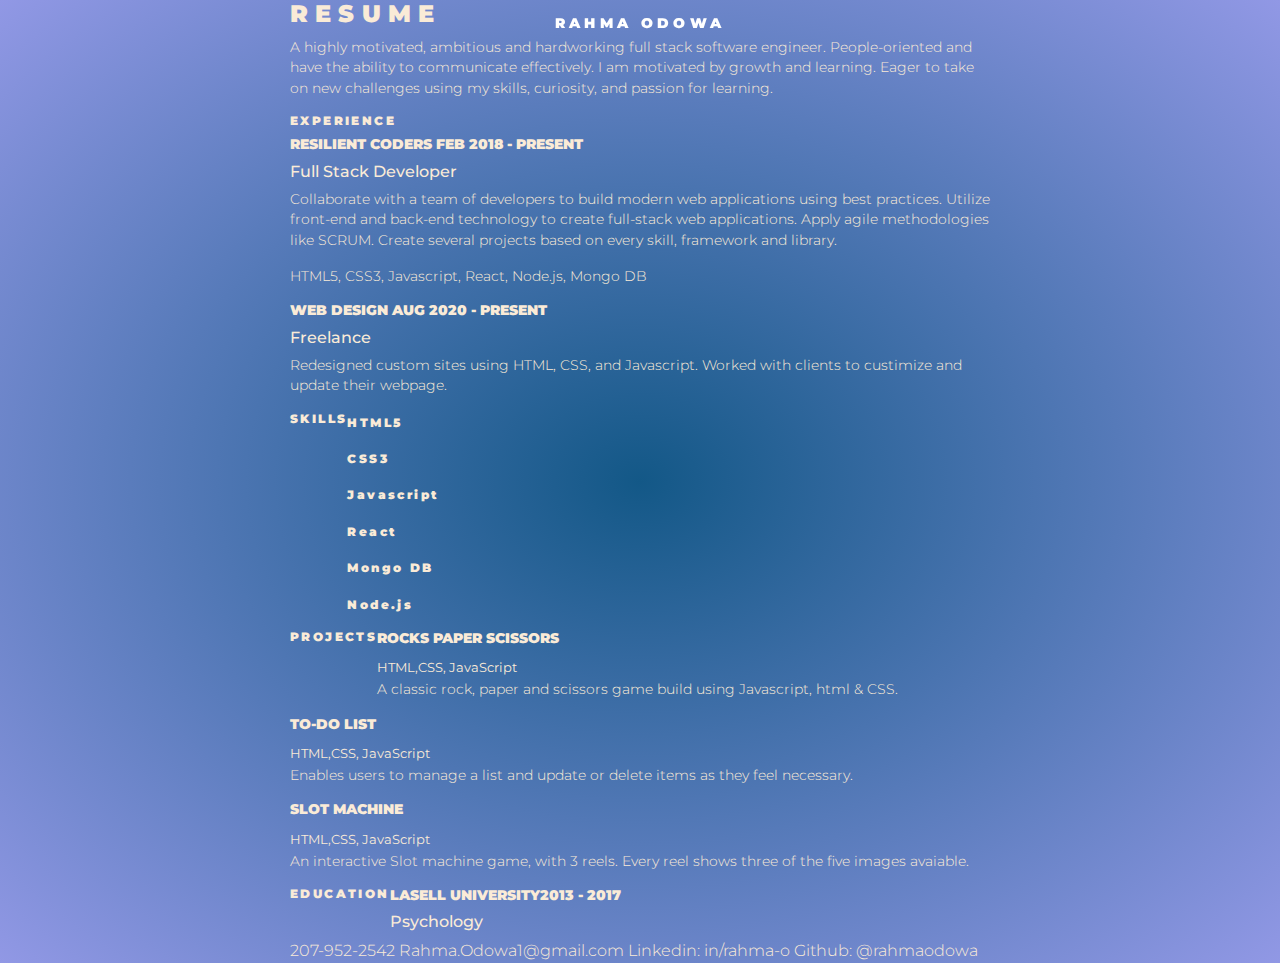
==== resume.html @ 92ca9664 "made edits to portfolio & added resume." ====
<!DOCTYPE html>
<html>
<head>
  <meta charset="utf-8">
  <link rel="stylesheet" href="https://maxcdn.bootstrapcdn.com/bootstrap/4.0.0/css/bootstrap.min.css" integrity="sha384-Gn5384xqQ1aoWXA+058RXPxPg6fy4IWvTNh0E263XmFcJlSAwiGgFAW/dAiS6JXm" crossorigin="anonymous">
  <meta name="viewport" content="width=device-width, initial-scale=1, shrink-to-fit=no">
  <link href="https://fonts.googleapis.com/css?family=Montserrat:300,500,700" rel="stylesheet">
  <link href="css/application.css" rel="stylesheet" type="text/css">
  <link href="css/resume.css" rel="stylesheet" type="text/css">
  <title>Rahma Odowa</title>
</head>
<body>
  <header class="center fixed-header">
      <h1>Rahma Odowa</h1>
    </a>
  </header>

  <main class="container-limited resume">
    <h2>RESUME</h2>
    <section class="row">
      <section class="about">
        <p>A highly motivated, ambitious and hardworking full stack software engineer.
        People-oriented and have the ability to communicate effectively. I am motivated by growth and learning. Eager to take on new challenges using my skills, curiosity, and passion for learning.<p>
      </section>
      <h4>Experience</h4>

      <article>
        <h5>Resilient Coders <span class="date">Feb 2018 - Present</span></h5>
        <h6>Full Stack Developer</h6>

        <p>
          Collaborate with a team of developers to build modern web applications using best practices. Utilize front-end and back-end technology to create full-stack web applications. Apply agile methodologies like SCRUM. Create several projects based on every skill, framework and library.
        </p>
        <p>
        HTML5, CSS3, Javascript, React, Node.js, Mongo DB
        </p>
      </article>

      <article>
        <h5>Web Design <span class="date">Aug 2020 - Present</span></h5>
        <h6>Freelance</h6>

        <p>
          Redesigned custom sites using HTML, CSS, and Javascript.
          Worked with clients to custimize and update their webpage.
        </p>

      </article>
    </section>

    <section class="row">
      <h4>Skills</h4>
      <article>
        <p><span class="small-bold">HTML5</span></p>
        <p><span class="small-bold">CSS3</span></p>
        <p><span class="small-bold">Javascript</span></p>
        <p><span class="small-bold">React</span></p>
        <p><span class="small-bold">Mongo DB</span></p>
        <p><span class="small-bold">Node.js</span></p>
      </article>
    </section>

    <section class="row">
      <h4>Projects</h4>

      <article>
        <h5>Rocks Paper Scissors</h5>
        <small>HTML,CSS, JavaScript</small>

        <p>
          A classic rock, paper and scissors game build using Javascript, html & CSS.
        </p>
      </article>

      <article>
        <h5>To-Do List</h5>
        <small>HTML,CSS, JavaScript</small>

        <p>
          Enables users to manage a list and update or delete items as they feel necessary.
        </p>
      </article>

      <article>
        <h5>Slot Machine</h5>
        <small>HTML,CSS, JavaScript</small>

        <p>
          An interactive Slot machine game, with 3 reels. Every reel shows three of the five images avaiable.
        </p>
      </article>
    </section>

    <section class="row">
      <h4>Education</h4>

    <article>
      <h5>Lasell University<span class="dateL">2013 - 2017</span></h5>

      <h6>Psychology</h6>



    </article>
  </section>
<footer>
<span>207-952-2542
Rahma.Odowa1@gmail.com
Linkedin: in/rahma-o
Github: @rahmaodowa</span>
</footer>
  <script
  src="https://code.jquery.com/jquery-3.3.1.min.js"
  integrity="sha256-FgpCb/KJQlLNfOu91ta32o/NMZxltwRo8QtmkMRdAu8="
  crossorigin="anonymous"></script>
</body>
</html>
---- css/application.css ----
/* ~~~~~~~~ general ~~~~~~~~ */
body {
  background: radial-gradient(#135887, #9198e5);
  color: antiquewhite;
  font-family: 'Montserrat', sans-serif;
  font-weight: 300;
}

.row {
  margin: 0;
}

p {
  font-size: 0.85em;
}

a {
  color: #C10805;
  text-decoration: none;
}

a:hover {
  color: #C10805;
  text-decoration: none;
}

::selection {
  background: gold;
}

ul {
  padding-left: 0;
}

li {
  list-style: none;
  font-size: 0.9em;
}

img {
  width: 50%;
  height: auto;
  min-width: 200px;
  border-radius: 2px;
  margin-left: 145;
}

.col-sm-8 img{
  width:100%;
}
.col-sm-8 img{
  width:100%;
  height:300px;
  min-width: 200px;
  border-radius: 2px;

}
h2, h4, h5 {
  text-transform: uppercase;
}

h2 {
  font-size: 1.5em;
}

h5 {
  font-size: 0.9em;
  font-weight: 900;
}

.center {
  text-align: center;
  margin: 0 auto;
}

.navigation li, footer p, h4, .small-bold, #portfolio li {
  font-weight: 900;
  letter-spacing: 0.2em;
  font-size: 12px;
}

.small-bold footer p{
  color:white;
}

/* ~~~~~~~~ header ~~~~~~~~ */
header h1, h2{
  font-weight: 900;
  letter-spacing: 0.3em;
  text-transform: uppercase;
}

header h1 {
  font-size: 1.8em;
  color:white;
}

.fixed-header {
  position: fixed;
  top:15px;
  left: 50%;
  transform: translate(-50%, 0);
  z-index: 9999;
  font-size: 0.5em;
}

.fixed-adjustment {
  padding-top: 36px;
}

/* ~~~~~~~~ nav ~~~~~~~~ */
.navigation {
  position: fixed;
  transform: rotate(90deg);
  transform-origin: right;
  bottom: 0;
  right: 35px;
  z-index: 9999;
}

.navigation li {
  display: inline-block;
  margin-right: 20px;
  padding: 5px;
}

/* ~~~~~~~~ main ~~~~~~~~ */
.full-section {
  margin: 0 auto;
  width: 100%;
  max-width: 800px;
  height: 100vh;
  min-height: 500px;
  display: flex;
  align-items: center;
  justify-content: center;
}

.container-limited {
  max-width: 700px;
  margin: 0 auto;
}

/* ~~~~~~~~ about ~~~~~~~~ */
#about {
  margin: 20px auto 100px;
}

#about section:nth-child(1) {
  margin-bottom: 50px;
}

#about p {
  width: 80%;
  min-width: 350px;
  margin: 5px auto;
}

#about section:nth-child(1) {
  margin: 0 auto 20px;
}

.image-block {
  max-width: 320px;
  margin-left: 50px;
}

.highlighted {
  font-weight: 500;
}

/* ~~~~~~~~ skills ~~~~~~~~ */
#skills {
  max-width: 900px;
  padding-top: 60px;
  margin: 0 auto 50px;
}
#skills .row {
  margin: 0 auto 50px;
}

#skills .row:last-child {
  margin: 0 auto;
}

#graph article:nth-child(2) {
  width: 400px;
  background: gold;
}

.bar-graph {
  width: 400px;
  padding: 5px;
  border-right: 1px solid #C10805;
  transition: width 1s ease-in;
  position: relative;
}

.bar-graph::before {
  content: '';
  position: absolute;
  top: 0;
  left: 0;
  width: 400px;
  height: 100%;
  border: 1px solid white;
  border-radius: 2px;
}

.title, .title::before {
  border-width: 0;
}

/* ~~~~~~~~ portfolio ~~~~~~~~ */

#portfolio {
  padding-top: 60px;
}

.portfolio-item {
  max-width: 600px;
  margin: 20px auto;
  text-align: right;
}

/* ~~~~~~~~ contact ~~~~~~~~ */

/* ~~~~~~~~ mobile ~~~~~~~~ */

@media screen and (max-width: 576px) {
  body {
    padding: 0 15px;
  }

  .navigation {
    right: 25px;
  }

  .bar-graph {
    width: 300px;
  }

  .bar-graph::before {
    width: 300px;
  }

  #skills ul li {
    display: inline-block;
  }
}
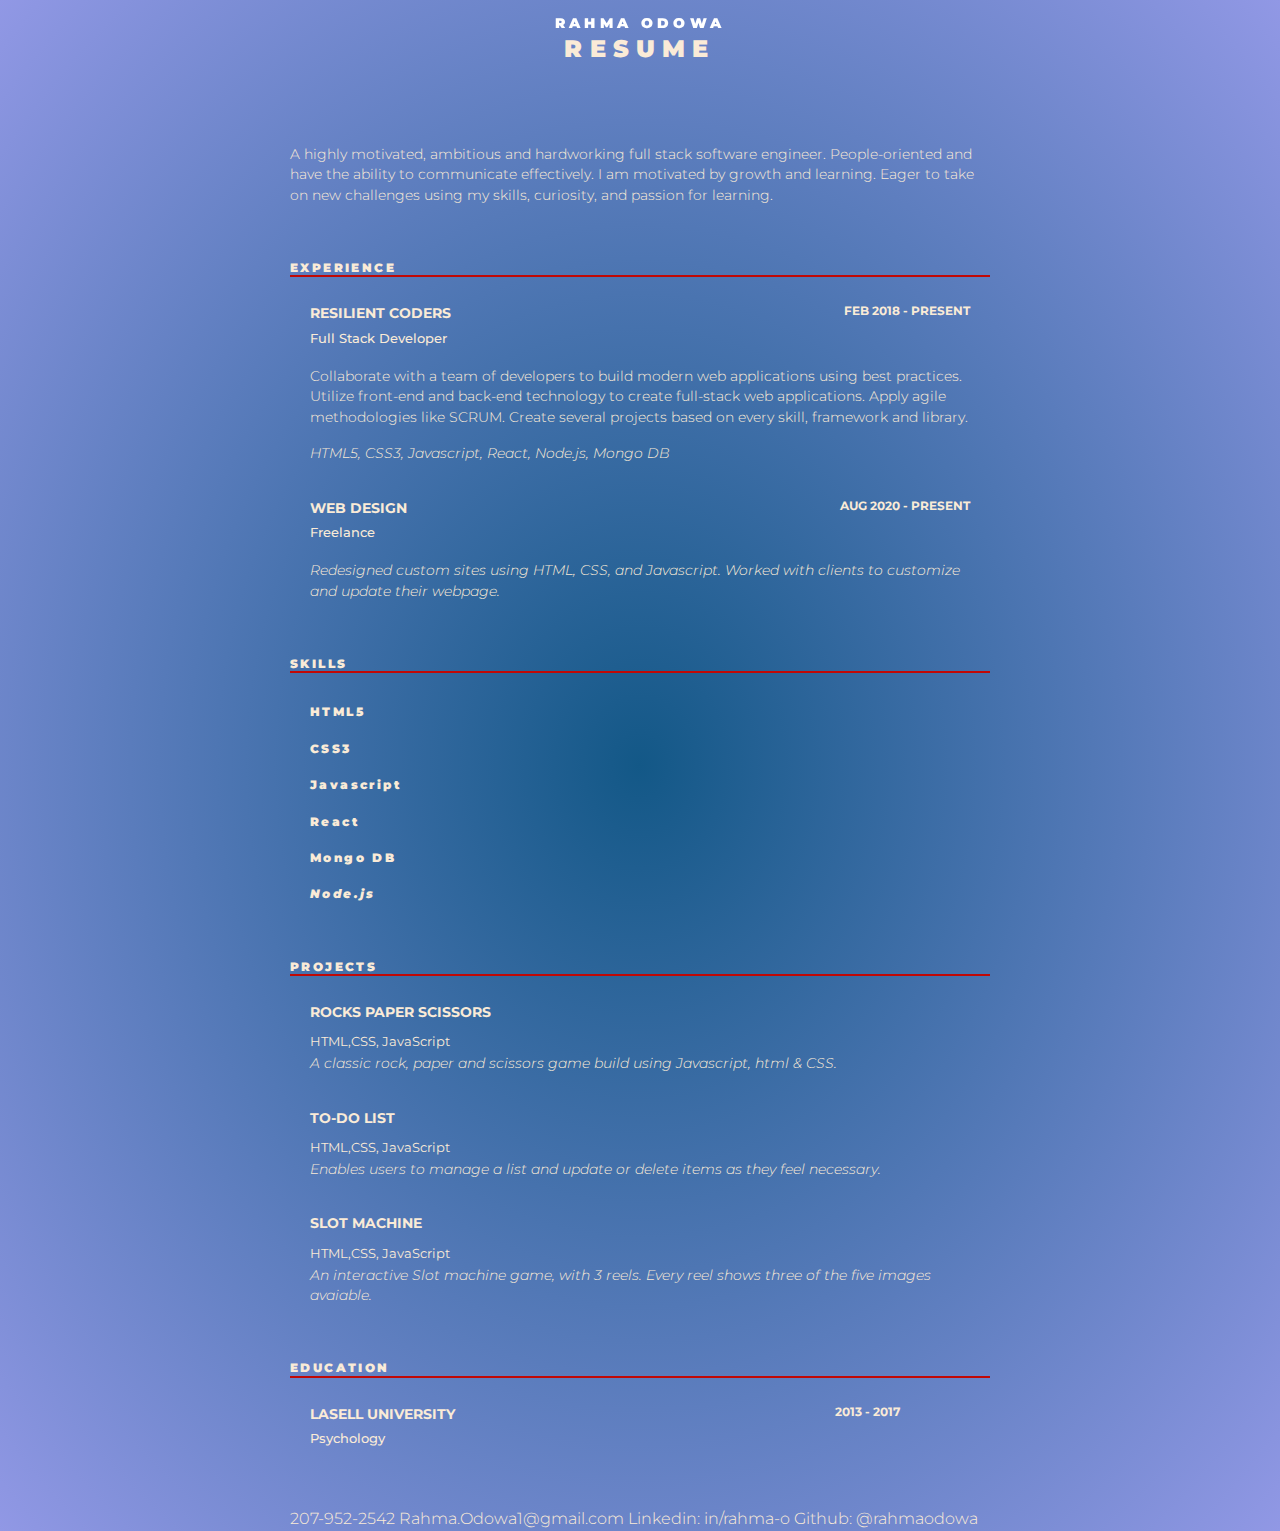
==== commit c37f87b6: "Update resume.html" ====
--- a/resume.html
+++ b/resume.html
@@ -42,7 +42,7 @@
 
         <p>
           Redesigned custom sites using HTML, CSS, and Javascript.
-          Worked with clients to custimize and update their webpage.
+          Worked with clients to customize and update their webpage.
         </p>
 
       </article>
--- a/css/resume.css
+++ b/css/resume.css
@@ -0,0 +1,74 @@
+/* ~~~~~~~~ resume ~~~~~~~~ */
+
+body{
+  background: radial-gradient(#135887, #9198e5);
+}
+
+.resume section {
+  margin: 40px 0;
+}
+
+.resume section article {
+  padding: 20px 20px 0;
+}
+
+.resume h2{
+  text-align: center;
+  margin-top: 35px;
+}
+
+.resume h4 {
+  width: 100%;
+  border-bottom: 2px solid #C10805;
+}
+
+.resume h5 {
+  font-weight: bold;
+}
+
+.resume h6 {
+  font-size: 0.8em;
+  margin-bottom: 20px;
+}
+
+.resume li {
+  list-style: disc;
+  margin-left: 20px;
+}
+
+.resume article p:last-child {
+  font-style: italic;
+}
+
+section:last-child article p:last-child {
+  font-style: normal;
+}
+
+
+
+.date {
+  float: right;
+  font-size: 0.8em;
+}
+
+.dateL{
+  float: right;
+  font-size: 0.8em;
+  margin-left: 380px;
+}
+.skills p {
+  margin-bottom: 5px;
+}
+
+.skills .small-bold {
+  width: 120px;
+  padding-right: 10px;
+  display: inline-block;
+  text-align: right;
+}
+
+@media screen and (max-width: 576px) {
+  .resume h2{
+    margin-top: 50px;
+  }
+}
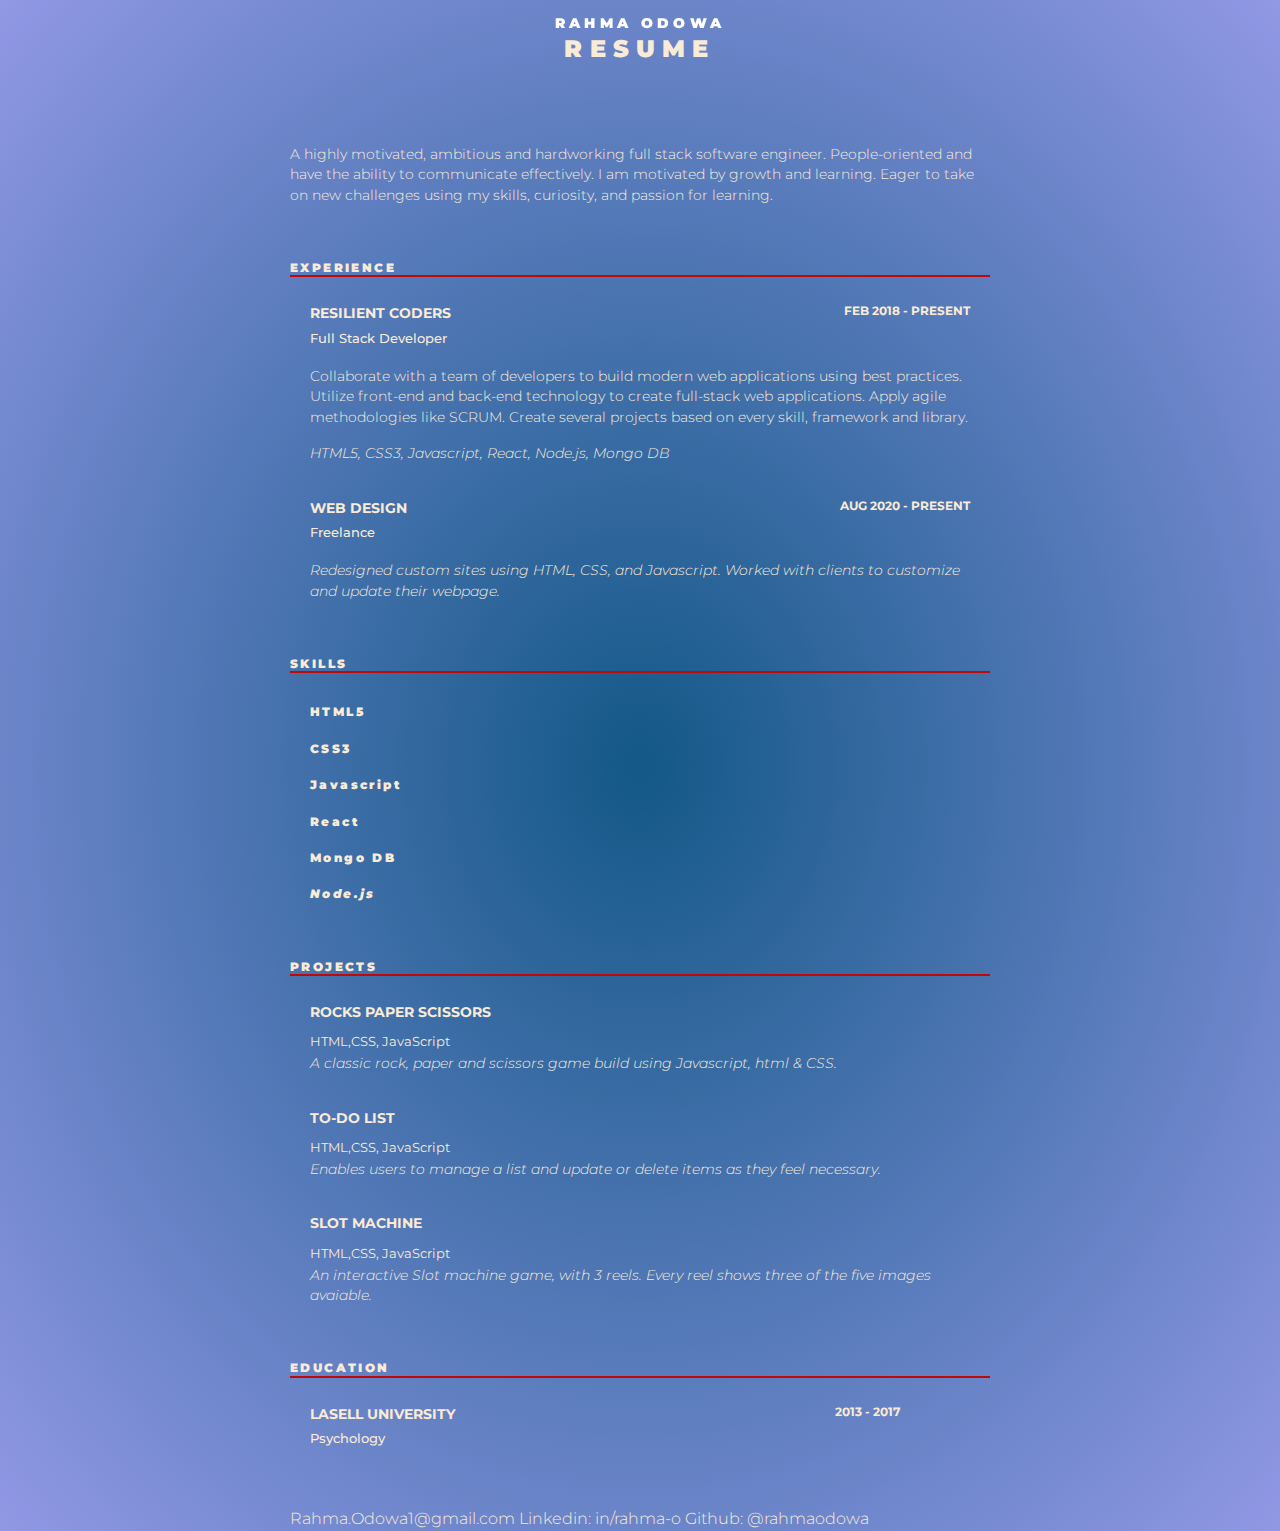
==== commit 299d6fe8: "Update resume.html" ====
--- a/resume.html
+++ b/resume.html
@@ -104,7 +104,7 @@
     </article>
   </section>
 <footer>
-<span>207-952-2542
+<span>
 Rahma.Odowa1@gmail.com
 Linkedin: in/rahma-o
 Github: @rahmaodowa</span>
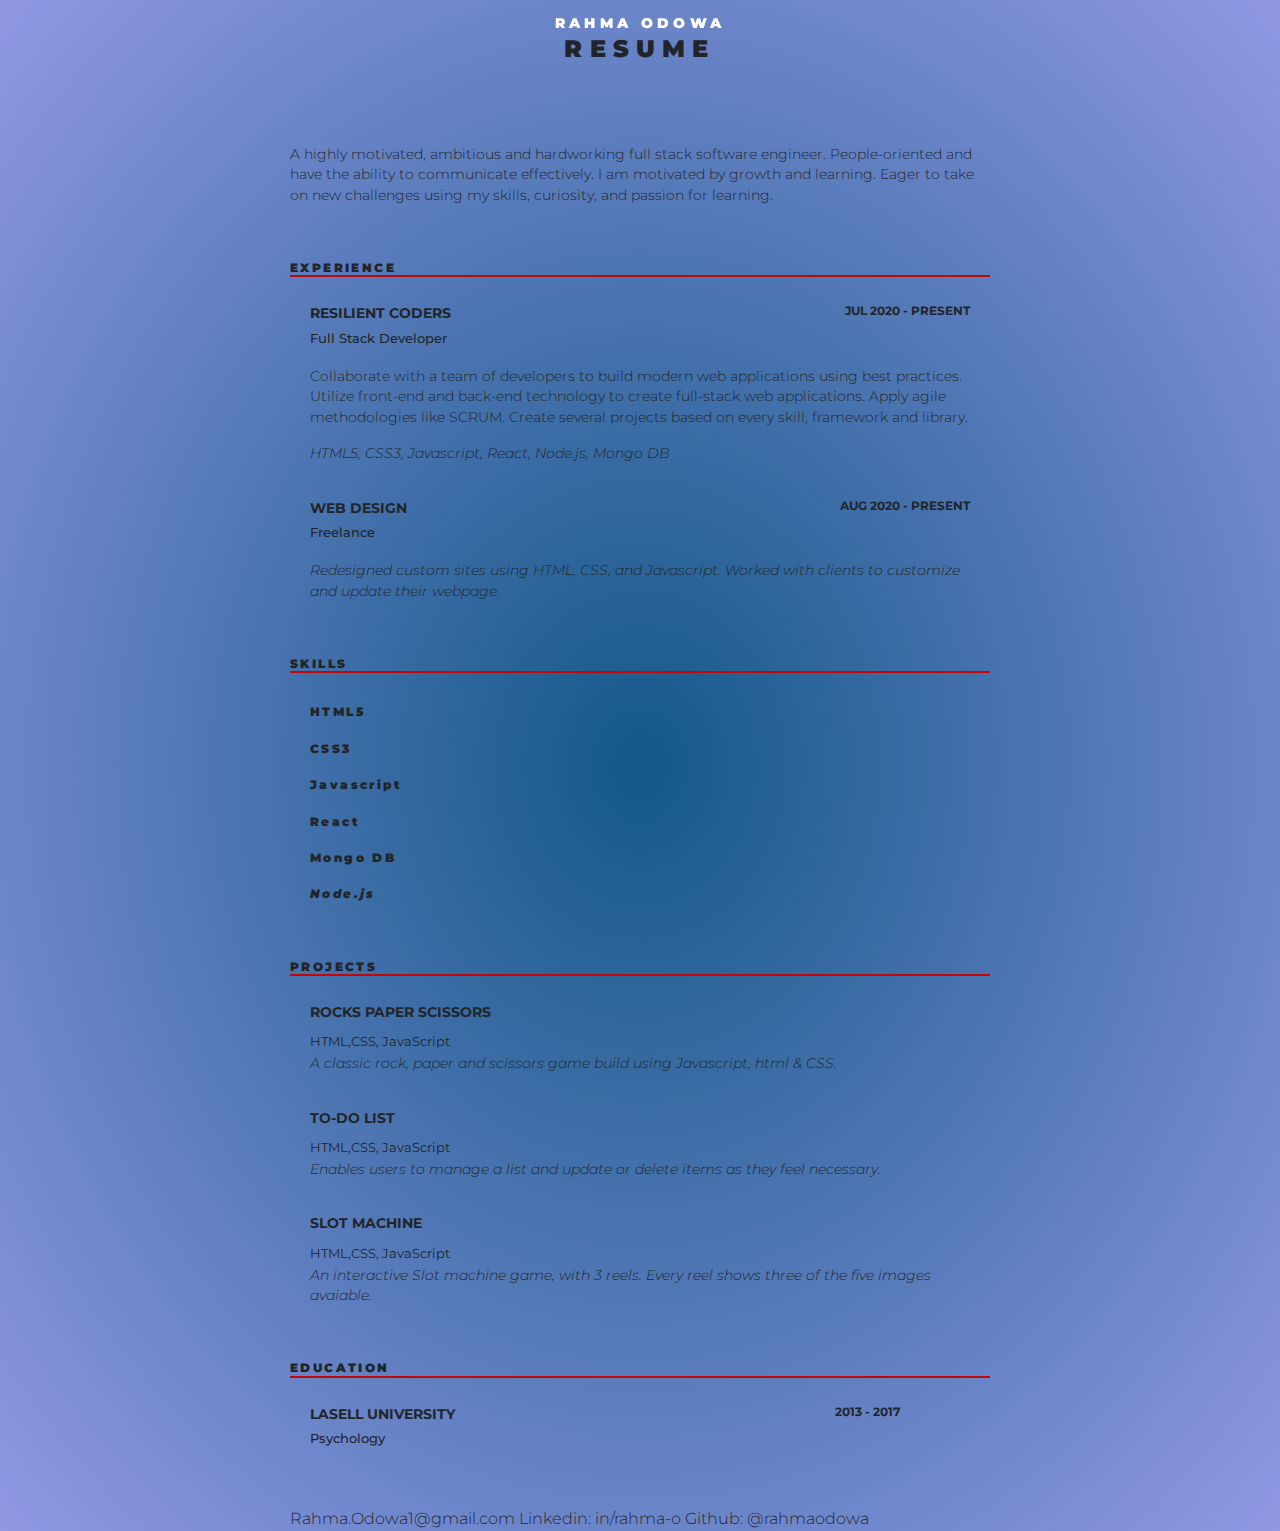
==== commit a6910cce: "Update resume.html" ====
--- a/resume.html
+++ b/resume.html
@@ -25,7 +25,7 @@
       <h4>Experience</h4>
 
       <article>
-        <h5>Resilient Coders <span class="date">Feb 2018 - Present</span></h5>
+        <h5>Resilient Coders <span class="date">JUL 2020 - Present</span></h5>
         <h6>Full Stack Developer</h6>
 
         <p>
--- a/css/application.css
+++ b/css/application.css
@@ -1,7 +1,7 @@
 /* ~~~~~~~~ general ~~~~~~~~ */
 body {
-  background: radial-gradient(#135887, #9198e5);
-  color: antiquewhite;
+  background: antiquewhite;
+  /* color: antiquewhite; */
   font-family: 'Montserrat', sans-serif;
   font-weight: 300;
 }
